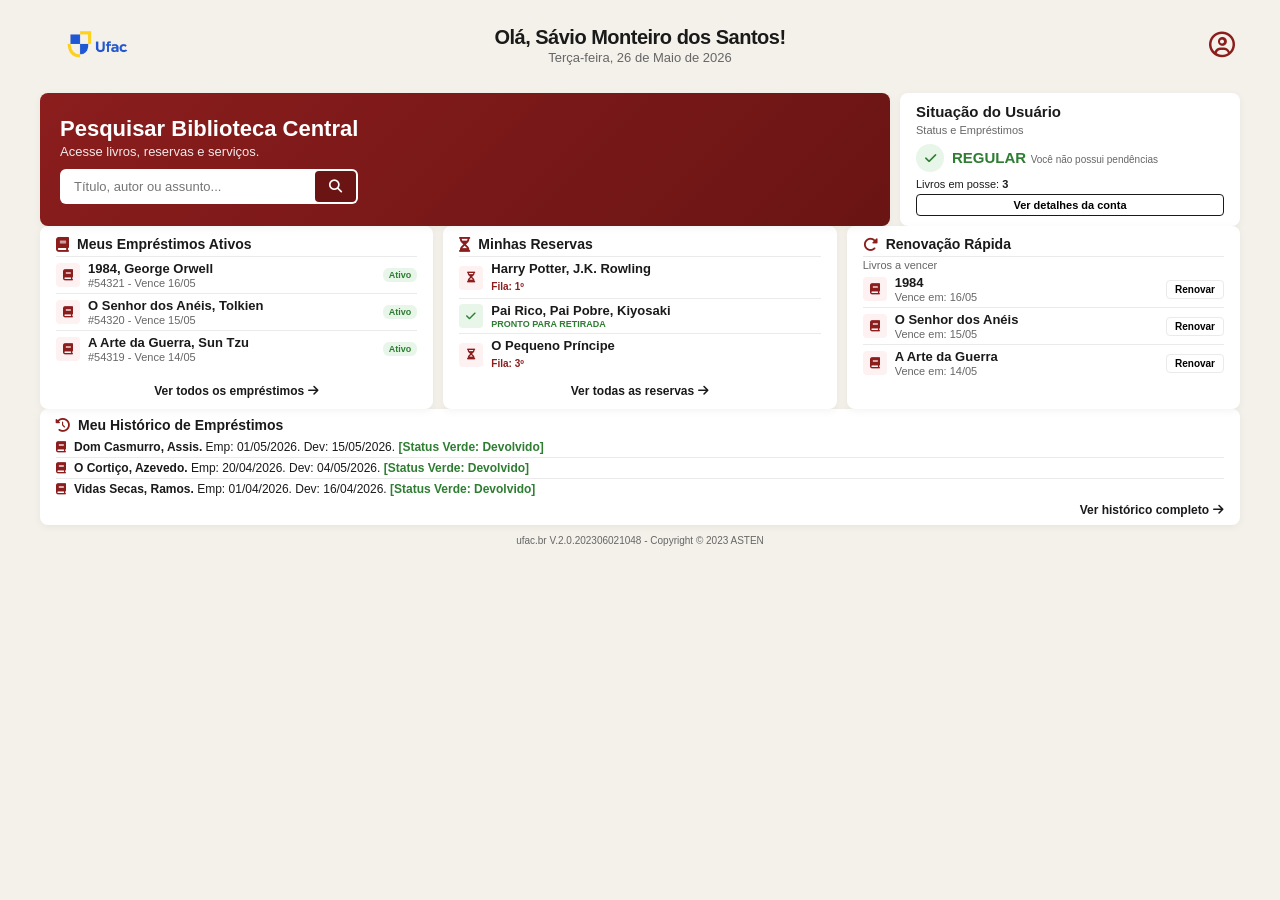
==== biblioteca/index.html @ a28d9402 "Salvando mudanças temporárias antes de mudar de branch" ====
<!DOCTYPE html>
<html lang="pt-BR">

<head>
    <meta charset="UTF-8">
    <meta name="viewport" content="width=device-width, initial-scale=1.0">
    <title>Biblioteca Central UFAC</title>
    <link rel="stylesheet" href="https://cdnjs.cloudflare.com/ajax/libs/font-awesome/6.4.0/css/all.min.css">
    <link rel="stylesheet" href="style.css">
</head>

<body>

    <div class="app-container">

        <header class="main-header">
            <div class="app-logo">
                <img src="../pagina incial/imagens/logo.png" alt="Logo UFAC" class="logo-crest">
            </div>

            <div class="user-profile">
                <h1>Olá, Sávio Monteiro dos Santos!</h1>
                <p>Terça-feira, 26 de Maio de 2026</p>
            </div>
            
            <div class="header-nav">
                <a href="perfil.html" style="text-decoration: none; color: inherit;">
                    <div class="user-avatar" style="cursor: pointer;">
                        <i class="fa-regular fa-user-circle"></i>
                    </div>
                </a>
            </div>
        </header>

        <main class="dashboard-content">

            <div class="row-hero">
                <section class="search-banner">
                    <div class="banner-inner">
                        <h2>Pesquisar Biblioteca Central</h2>
                        <p>Acesse livros, reservas e serviços.</p>
                        <div class="search-group">
                            <input type="text" placeholder="Título, autor ou assunto...">
                            <button type="button" class="search-btn">
                                <i class="fa-solid fa-magnifying-glass"></i>
                            </button>
                        </div>
                    </div>
                </section>

                <section class="user-status-card">
                    <div class="status-title">
                        <h3>Situação do Usuário</h3>
                        <span>Status e Empréstimos</span>
                    </div>

                    <div class="status-badge-wrapper">
                        <div class="badge-icon">
                            <i class="fa-solid fa-check"></i>
                        </div>
                        <div class="badge-info">
                            <span class="status-name">REGULAR</span>
                            <span class="status-desc">Você não possui pendências</span>
                        </div>
                    </div>

                    <div class="status-footer">
                        <p>Livros em posse: <strong>3</strong></p>
                        <button class="btn-secondary" onclick="abrirModal('modalConta', event)">Ver detalhes da conta</button>
                    </div>
                </section>
            </div>

            <div class="row-cards">

                <section class="panel-card">
                    <div class="panel-header">
                        <i class="fa-solid fa-book"></i>
                        <h3>Meus Empréstimos Ativos</h3>
                    </div>
                    <div class="panel-body">
                        <div class="item-row">
                            <div class="item-meta">
                                <span class="item-icon-bg"><i class="fa-solid fa-book"></i></span>
                                <div>
                                    <h4>1984, George Orwell</h4>
                                    <p>#54321 - Vence 16/05</p>
                                </div>
                            </div>
                            <span class="label-status success">Ativo</span>
                        </div>
                        <div class="item-row">
                            <div class="item-meta">
                                <span class="item-icon-bg"><i class="fa-solid fa-book"></i></span>
                                <div>
                                    <h4>O Senhor dos Anéis, Tolkien</h4>
                                    <p>#54320 - Vence 15/05</p>
                                </div>
                            </div>
                            <span class="label-status success">Ativo</span>
                        </div>
                        <div class="item-row">
                            <div class="item-meta">
                                <span class="item-icon-bg"><i class="fa-solid fa-book"></i></span>
                                <div>
                                    <h4>A Arte da Guerra, Sun Tzu</h4>
                                    <p>#54319 - Vence 14/05</p>
                                </div>
                            </div>
                            <span class="label-status success">Ativo</span>
                        </div>
                    </div>
                    <div class="panel-footer">
                        <a href="#" class="link-more" onclick="abrirModal('modalEmprestimos', event)">Ver todos os empréstimos <i class="fa-solid fa-arrow-right"></i></a>
                    </div>
                </section>

                <section class="panel-card">
                    <div class="panel-header">
                        <i class="fa-solid fa-hourglass-half"></i>
                        <h3>Minhas Reservas</h3>
                    </div>
                    <div class="panel-body">
                        <div class="item-row">
                            <div class="item-meta">
                                <span class="item-icon-bg"><i class="fa-solid fa-hourglass-half"></i></span>
                                <div>
                                    <h4>Harry Potter, J.K. Rowling</h4>
                                    <small>Fila: 1º</small>
                                </div>
                            </div>
                        </div>
                        <div class="item-row">
                            <div class="item-meta">
                                <span class="item-icon-bg alert"><i class="fa-solid fa-check"></i></span>
                                <div>
                                    <h4>Pai Rico, Pai Pobre, Kiyosaki</h4>
                                    <span class="text-highlight">PRONTO PARA RETIRADA</span>
                                </div>
                            </div>
                        </div>
                        <div class="item-row">
                            <div class="item-meta">
                                <span class="item-icon-bg"><i class="fa-solid fa-hourglass-half"></i></span>
                                <div>
                                    <h4>O Pequeno Príncipe</h4>
                                    <small>Fila: 3º</small>
                                </div>
                            </div>
                        </div>
                    </div>
                    <div class="panel-footer">
                        <a href="#" class="link-more" onclick="abrirModal('modalReservas', event)">Ver todas as reservas <i class="fa-solid fa-arrow-right"></i></a>
                    </div>
                </section>

                <section class="panel-card">
                    <div class="panel-header">
                        <i class="fa-solid fa-rotate-right"></i>
                        <h3>Renovação Rápida</h3>
                    </div>
                    <div class="panel-sub">Livros a vencer</div>
                    <div class="panel-body">
                        <div class="item-row">
                            <div class="item-meta">
                                <span class="item-icon-bg"><i class="fa-solid fa-book"></i></span>
                                <div>
                                    <h4>1984</h4>
                                    <p>Vence em: 16/05</p>
                                </div>
                            </div>
                            <button class="btn-action" onclick="renovarLivro(this)">Renovar</button>
                        </div>
                        <div class="item-row">
                            <div class="item-meta">
                                <span class="item-icon-bg"><i class="fa-solid fa-book"></i></span>
                                <div>
                                    <h4>O Senhor dos Anéis</h4>
                                    <p>Vence em: 15/05</p>
                                </div>
                            </div>
                            <button class="btn-action" onclick="renovarLivro(this)">Renovar</button>
                        </div>
                        <div class="item-row">
                            <div class="item-meta">
                                <span class="item-icon-bg"><i class="fa-solid fa-book"></i></span>
                                <div>
                                    <h4>A Arte da Guerra</h4>
                                    <p>Vence em: 14/05</p>
                                </div>
                            </div>
                            <button class="btn-action" onclick="renovarLivro(this)">Renovar</button>
                        </div>
                    </div>
                </section>

            </div>

            <section class="history-section">
                <div class="history-header">
                    <i class="fa-solid fa-clock-rotate-left"></i>
                    <h3>Meu Histórico de Empréstimos</h3>
                </div>

                <div class="history-table">
                    <div class="history-row">
                        <i class="fa-solid fa-book row-marker"></i>
                        <span class="history-details"><strong>Dom Casmurro, Assis.</strong> Emp: 01/05/2026. Dev: 15/05/2026. <span class="text-success">[Status Verde: Devolvido]</span></span>
                    </div>
                    <div class="history-row">
                        <i class="fa-solid fa-book row-marker"></i>
                        <span class="history-details"><strong>O Cortiço, Azevedo.</strong> Emp: 20/04/2026. Dev: 04/05/2026. <span class="text-success">[Status Verde: Devolvido]</span></span>
                    </div>
                    <div class="history-row">
                        <i class="fa-solid fa-book row-marker"></i>
                        <span class="history-details"><strong>Vidas Secas, Ramos.</strong> Emp: 01/04/2026. Dev: 16/04/2026. <span class="text-success">[Status Verde: Devolvido]</span></span>
                    </div>
                </div>

                <div class="history-footer">
                    <a href="#" class="link-more" onclick="abrirModal('modalHistorico', event)">Ver histórico completo <i class="fa-solid fa-arrow-right"></i></a>
                </div>
            </section>

        </main>

        <footer class="app-footer">
            <p>ufac.br V.2.0.202306021048 - Copyright © 2023 ASTEN</p>
        </footer>

    </div>
    
    <div class="modal-overlay" id="modalEmprestimos">
        <div class="modal-content" style="max-width: 800px;">
            <div class="modal-header">
                <h3>Todos os Empréstimos Ativos</h3>
                <button class="modal-close" onclick="fecharModal('modalEmprestimos')">X</button>
            </div>
            <div class="modal-body">
                <table class="dados-table">
                    <thead>
                        <tr>
                            <th>Código</th>
                            <th>Livro</th>
                            <th>Data Emp.</th>
                            <th>Vencimento</th>
                            <th>Status</th>
                        </tr>
                    </thead>
                    <tbody>
                        <tr>
                            <td>#54321</td>
                            <td>1984, George Orwell</td>
                            <td>02/05/2026</td>
                            <td>16/05/2026</td>
                            <td><span class="tag-table ativo">Dentro do Prazo</span></td>
                        </tr>
                        <tr>
                            <td>#54320</td>
                            <td>O Senhor dos Anéis, Tolkien</td>
                            <td>01/05/2026</td>
                            <td>15/05/2026</td>
                            <td><span class="tag-table ativo">Dentro do Prazo</span></td>
                        </tr>
                        <tr>
                            <td>#54319</td>
                            <td>A Arte da Guerra, Sun Tzu</td>
                            <td>30/04/2026</td>
                            <td>14/05/2026</td>
                            <td><span class="tag-table alerta">Vence Hoje</span></td>
                        </tr>
                    </tbody>
                </table>
            </div>
        </div>
    </div>

    <div class="modal-overlay" id="modalReservas">
        <div class="modal-content" style="max-width: 800px;">
            <div class="modal-header">
                <h3>Lista de Reservas</h3>
                <button class="modal-close" onclick="fecharModal('modalReservas')">X</button>
            </div>
            <div class="modal-body">
                <table class="dados-table">
                    <thead>
                        <tr>
                            <th>Livro</th>
                            <th>Data Solicitação</th>
                            <th>Posição Fila</th>
                            <th>Status</th>
                        </tr>
                    </thead>
                    <tbody>
                        <tr>
                            <td>Harry Potter, J.K. Rowling</td>
                            <td>10/05/2026</td>
                            <td>1º</td>
                            <td><span class="tag-table alerta">Aguardando Devolução</span></td>
                        </tr>
                        <tr>
                            <td>Pai Rico, Pai Pobre, Kiyosaki</td>
                            <td>08/05/2026</td>
                            <td>-</td>
                            <td><span class="tag-table devolvido">Pronto para Retirada</span></td>
                        </tr>
                        <tr>
                            <td>O Pequeno Príncipe, Saint-Exupéry</td>
                            <td>12/05/2026</td>
                            <td>3º</td>
                            <td><span class="tag-table alerta">Aguardando Devolução</span></td>
                        </tr>
                    </tbody>
                </table>
            </div>
        </div>
    </div>

    <div class="modal-overlay" id="modalConta">
        <div class="modal-content" style="max-width: 500px;">
            <div class="modal-header">
                <h3>Detalhes da Conta</h3>
                <button class="modal-close" onclick="fecharModal('modalConta')">X</button>
            </div>
            <div class="modal-body account-details">
                <div class="account-item">
                    <strong>Nome:</strong> Sávio Monteiro dos Santos
                </div>
                <div class="account-item">
                    <strong>Matrícula:</strong> 2026101010
                </div>
                <div class="account-item">
                    <strong>Curso:</strong> Sistemas de Informação
                </div>
                <div class="account-item">
                    <strong>Vínculo:</strong> Aluno de Graduação (Ativo)
                </div>
                <hr style="margin: 15px 0; border: 0; border-top: 1px solid var(--border-split);">
                <div class="account-item">
                    <strong>Status no Sistema:</strong> <span class="tag-table devolvido">REGULAR</span>
                </div>
            </div>
        </div>
    </div>

    <div class="modal-overlay" id="modalHistorico">
        <div class="modal-content" style="max-width: 800px;">
            <div class="modal-header">
                <h3>Histórico Completo</h3>
                <button class="modal-close" onclick="fecharModal('modalHistorico')">X</button>
            </div>
            <div class="modal-body">
                <table class="dados-table">
                    <thead>
                        <tr>
                            <th>Código</th>
                            <th>Livro</th>
                            <th>Data Emp.</th>
                            <th>Data Dev.</th>
                            <th>Status</th>
                        </tr>
                    </thead>
                    <tbody>
                        <tr>
                            <td>#12001</td>
                            <td>Dom Casmurro, Machado de Assis</td>
                            <td>01/05/2026</td>
                            <td>15/05/2026</td>
                            <td><span class="tag-table devolvido">Devolvido</span></td>
                        </tr>
                        <tr>
                            <td>#11950</td>
                            <td>O Cortiço, Aluísio Azevedo</td>
                            <td>20/04/2026</td>
                            <td>04/05/2026</td>
                            <td><span class="tag-table devolvido">Devolvido</span></td>
                        </tr>
                        <tr>
                            <td>#11830</td>
                            <td>Vidas Secas, Graciliano Ramos</td>
                            <td>01/04/2026</td>
                            <td>16/04/2026</td>
                            <td><span class="tag-table devolvido">Devolvido</span></td>
                        </tr>
                        <tr>
                            <td>#11722</td>
                            <td>Moby Dick, Herman Melville</td>
                            <td>10/03/2026</td>
                            <td>25/03/2026</td>
                            <td><span class="tag-table atrasado">Devolvido com Atraso</span></td>
                        </tr>
                    </tbody>
                </table>
            </div>
        </div>
    </div>

    <script>
        // Função para abrir os modais
        function abrirModal(id, event) {
            if(event) event.preventDefault(); 
            document.getElementById(id).classList.add('active');
        }

        // Função para fechar os modais
        function fecharModal(id) {
            document.getElementById(id).classList.remove('active');
        }

        // Função para simular a renovação do livro
        function renovarLivro(botao) {
            alert("Livro renovado com sucesso! O novo prazo já consta no sistema.");
            
            // Muda o visual do botão clicado
            botao.innerText = "Renovado";
            botao.style.backgroundColor = "var(--bg-success)";
            botao.style.color = "var(--color-success)";
            botao.style.borderColor = "var(--color-success)";
            botao.style.cursor = "default";
            botao.disabled = true; // Impede clicar de novo
        }
    </script>

</body>

</html>
---- biblioteca/style.css ----
:root {
    --brand-color: #8B1D1D;
    --brand-dark: #6A1414;
    --bg-main: #F4F1EA;
    --bg-surface: #FFFFFF;
    --text-primary: #1A1A1A;
    --text-muted: #666666;
    --color-success: #2E7D32;
    --bg-success: #E8F5E9;
    --border-split: #EAEAEA;
    
    --round-lg: 8px;
    --round-md: 6px;
    --round-sm: 4px;
    --shadow-soft: 0 2px 8px rgba(0, 0, 0, 0.05);
}

/* Reset Padrão */
* {
    margin: 0;
    padding: 0;
    box-sizing: border-box;
}

body {
    background-color: var(--bg-main);
    color: var(--text-primary);
    font-family: -apple-system, BlinkMacSystemFont, "Segoe UI", Roboto, Helvetica, Arial, sans-serif;
    -webkit-font-smoothing: antialiased;
    height: 100vh;
    overflow: hidden; /* Trava a rolagem */
    display: flex;
    align-items: flex-start; 
    justify-content: center;
    padding: 8px 15px; 
}

.app-container {
    max-width: 1200px;
    width: 100%;
    height: 100%;
    display: flex;
    flex-direction: column;
    gap: 8px; 
}

/* Header */
.main-header {
    position: relative; /* Necessário para a centralização absoluta funcionar */
    display: flex;
    justify-content: space-between;
    align-items: center;
    padding: 0 5px;
    margin-bottom: 2px;
}

/* Logo da UFAC */
.app-logo {
    display: flex;
    align-items: center;
    gap: 12px;
}

.logo-crest {
    height: 75px; 
    width: auto;
    object-fit: contain; 
}

.logo-brand {
    font-size: 32px; 
    font-weight: 700;
    color: var(--text-primary);
}

/* Centralização Perfeita do Nome */
.user-profile {
    position: absolute;
    left: 50%;
    transform: translateX(-50%);
    text-align: center;
}

.user-profile h1 {
    font-size: 20px; 
    font-weight: 700;
    letter-spacing: -0.5px;
}

.user-profile p {
    color: var(--text-muted);
    font-size: 13px;
    margin-top: 1px;
}

.header-nav {
    display: flex;
    align-items: center;
    gap: 14px;
}

.user-avatar {
    font-size: 26px;
    color: var(--brand-color);
}

/* Layout Estrutural */
.row-hero {
    display: grid;
    grid-template-columns: 2.5fr 1fr;
    gap: 10px;
}

.row-cards {
    display: grid;
    grid-template-columns: repeat(3, 1fr);
    gap: 10px;
    flex: 1; 
}

/* Banner de Busca */
.search-banner {
    background: linear-gradient(135deg, var(--brand-color), var(--brand-dark));
    border-radius: var(--round-lg);
    padding: 14px 20px; 
    color: #FFFFFF;
    position: relative;
    box-shadow: var(--shadow-soft);
    display: flex;
    align-items: center;
}

.banner-inner {
    max-width: 75%;
}

.search-banner h2 {
    font-size: 22px;
    font-weight: 700;
    margin-bottom: 2px;
}

.search-banner p {
    font-size: 13px;
    opacity: 0.9;
    margin-bottom: 10px;
}

.search-group {
    display: flex;
    background-color: #FFFFFF;
    border-radius: var(--round-md);
    padding: 2px;
}

.search-group input {
    flex: 1;
    border: none;
    padding: 8px 12px;
    font-size: 13px;
    outline: none;
    color: var(--text-primary);
}

.search-btn {
    background-color: var(--brand-dark);
    border: none;
    color: #FFFFFF;
    padding: 0 14px;
    border-radius: 4px;
    cursor: pointer;
}

/* Card de Status Lateral */
.user-status-card {
    background-color: var(--bg-surface);
    border-radius: var(--round-lg);
    padding: 10px 16px;
    box-shadow: var(--shadow-soft);
    display: flex;
    flex-direction: column;
    justify-content: space-between;
}

.status-title h3 {
    font-size: 15px;
    font-weight: 700;
}

.status-title span {
    font-size: 11px;
    color: var(--text-muted);
}

.status-badge-wrapper {
    display: flex;
    align-items: center;
    gap: 8px;
    margin: 6px 0;
}

.badge-icon {
    width: 28px;
    height: 28px;
    background-color: var(--bg-success);
    color: var(--color-success);
    border-radius: 50%;
    display: flex;
    align-items: center;
    justify-content: center;
    font-size: 13px;
}

.status-name {
    font-size: 15px;
    font-weight: 700;
    color: var(--color-success);
}

.status-desc {
    font-size: 10px;
    color: var(--text-muted);
}

.status-footer p {
    font-size: 11px;
    margin-bottom: 4px;
}

.btn-secondary {
    width: 100%;
    background: transparent;
    border: 1px solid var(--text-primary);
    padding: 4px;
    font-size: 11px;
    font-weight: 600;
    border-radius: var(--round-sm);
    cursor: pointer;
}

/* Painéis de Listas */
.panel-card {
    background-color: var(--bg-surface);
    border-radius: var(--round-lg);
    padding: 10px 16px; 
    box-shadow: var(--shadow-soft);
    display: flex;
    flex-direction: column;
    height: 100%;
}

.panel-header {
    display: flex;
    align-items: center;
    gap: 8px;
    padding-bottom: 4px;
    border-bottom: 1px solid var(--border-split);
}

.panel-header i {
    color: var(--brand-color);
    font-size: 15px;
}

.panel-header h3 {
    font-size: 14px;
    font-weight: 700;
}

.panel-sub {
    font-size: 11px;
    color: var(--text-muted);
    margin-top: 2px;
}

.panel-body {
    display: flex;
    flex-direction: column;
    flex: 1;
}

.item-row {
    display: flex;
    justify-content: space-between;
    align-items: center;
    padding: 4px 0; 
    border-bottom: 1px solid var(--border-split);
}

.item-row:last-child {
    border-bottom: none;
}

.item-meta {
    display: flex;
    align-items: center;
    gap: 8px;
}

.item-icon-bg {
    width: 24px;
    height: 24px;
    background-color: #FDF1F1;
    color: var(--brand-color);
    border-radius: var(--round-sm);
    display: flex;
    align-items: center;
    justify-content: center;
    font-size: 11px;
}

.item-icon-bg.alert {
    background-color: var(--bg-success);
    color: var(--color-success);
}

.item-meta h4 {
    font-size: 13px; 
    font-weight: 600;
}

.item-meta p {
    font-size: 11px;
    color: var(--text-muted);
    margin-top: 1px;
}

.item-meta small {
    font-size: 10px;
    color: var(--brand-color);
    font-weight: 600;
}

.label-status.success {
    background-color: var(--bg-success);
    color: var(--color-success);
    font-size: 9px;
    font-weight: 600;
    padding: 2px 6px;
    border-radius: 6px;
}

.text-highlight {
    font-size: 9px;
    font-weight: 700;
    color: var(--color-success);
    display: block;
    margin-top: 1px;
}

.btn-action {
    background: transparent;
    border: 1px solid var(--border-split);
    padding: 3px 8px;
    font-size: 10px;
    font-weight: 600;
    border-radius: var(--round-sm);
    cursor: pointer;
}

.panel-footer {
    margin-top: auto;
    padding-top: 6px;
    text-align: center;
}

.link-more {
    font-size: 12px;
    color: var(--text-primary);
    text-decoration: none;
    font-weight: 600;
    display: inline-flex;
    align-items: center;
    gap: 4px;
}

.link-more:hover {
    text-decoration: underline;
}

/* Seção de Histórico */
.history-section {
    background-color: var(--bg-surface);
    border-radius: var(--round-lg);
    padding: 8px 16px;
    box-shadow: var(--shadow-soft);
}

.history-header {
    display: flex;
    align-items: center;
    gap: 8px;
    margin-bottom: 4px;
}

.history-header i {
    color: var(--brand-color);
    font-size: 14px;
}

.history-header h3 {
    font-size: 14px;
    font-weight: 700;
}

.history-table {
    display: flex;
    flex-direction: column;
}

.history-row {
    display: flex;
    align-items: center;
    gap: 8px;
    padding: 3px 0; 
    border-bottom: 1px solid var(--border-split);
    font-size: 12px; 
}

.history-row:last-child {
    border-bottom: none;
}

.row-marker {
    color: var(--brand-color);
    font-size: 11px;
}

.text-success {
    color: var(--color-success);
    font-weight: 600;
}

.history-footer {
    display: flex;
    justify-content: flex-end;
    margin-top: 4px;
}

.app-footer {
    text-align: center;
    padding: 2px 0;
}

.app-footer p {
    font-size: 10px;
    color: var(--text-muted);
}

/* Estilos Globais dos Modais */
.modal-overlay {
    display: none; 
    position: fixed;
    top: 0; left: 0;
    width: 100vw; height: 100vh;
    background: rgba(0, 0, 0, 0.6);
    z-index: 1000;
    align-items: center;
    justify-content: center;
}

.modal-overlay.active {
    display: flex; 
}

.modal-content {
    background: var(--bg-surface);
    width: 90%;
    border-radius: var(--round-lg);
    padding: 20px;
    box-shadow: 0 10px 30px rgba(0,0,0,0.2);
}

.modal-header {
    display: flex;
    justify-content: space-between;
    align-items: center;
    border-bottom: 1px solid var(--border-split);
    padding-bottom: 10px;
    margin-bottom: 15px;
}

.modal-close {
    background: transparent;
    border: none;
    font-size: 16px;
    font-weight: bold;
    color: var(--brand-color);
    cursor: pointer;
}

/* Layout de Conta */
.account-details {
    display: flex;
    flex-direction: column;
    gap: 8px;
    font-size: 14px;
}

.account-item {
    display: flex;
    justify-content: space-between;
}

/* Estilos para as Tabelas */
.dados-table {
    width: 100%;
    border-collapse: collapse;
    margin-top: 10px;
    font-size: 13px;
}

.dados-table th {
    text-align: left;
    padding: 10px;
    border-bottom: 2px solid var(--border-split);
    color: var(--text-muted);
    font-weight: 600;
}

.dados-table td {
    padding: 10px;
    border-bottom: 1px solid var(--border-split);
    color: var(--text-primary);
}

.dados-table tr:last-child td {
    border-bottom: none;
}

.tag-table {
    font-size: 10px;
    font-weight: 700;
    padding: 4px 8px;
    border-radius: 6px;
}

.tag-table.ativo {
    background-color: var(--bg-main);
    color: var(--text-primary);
    border: 1px solid var(--border-split);
}

.tag-table.alerta {
    background-color: #FFF3CD;
    color: #856404;
}

.tag-table.devolvido {
    background-color: var(--bg-success);
    color: var(--color-success);
}

.tag-table.atrasado {
    background-color: #FDF1F1;
    color: var(--brand-color);
}

/* Responsividade Básica */
@media (max-width: 992px) {
    body { height: auto; overflow: auto; padding: 15px; }
    .row-hero { grid-template-columns: 1fr; }
    .row-cards { grid-template-columns: 1fr 1fr; }
}
@media (max-width: 768px) {
    .row-cards { grid-template-columns: 1fr; }
    .dados-table { font-size: 11px; }
    .dados-table th, .dados-table td { padding: 6px; }
    .user-profile { position: static; transform: none; margin-top: 10px;}
    .main-header { flex-direction: column; }
}
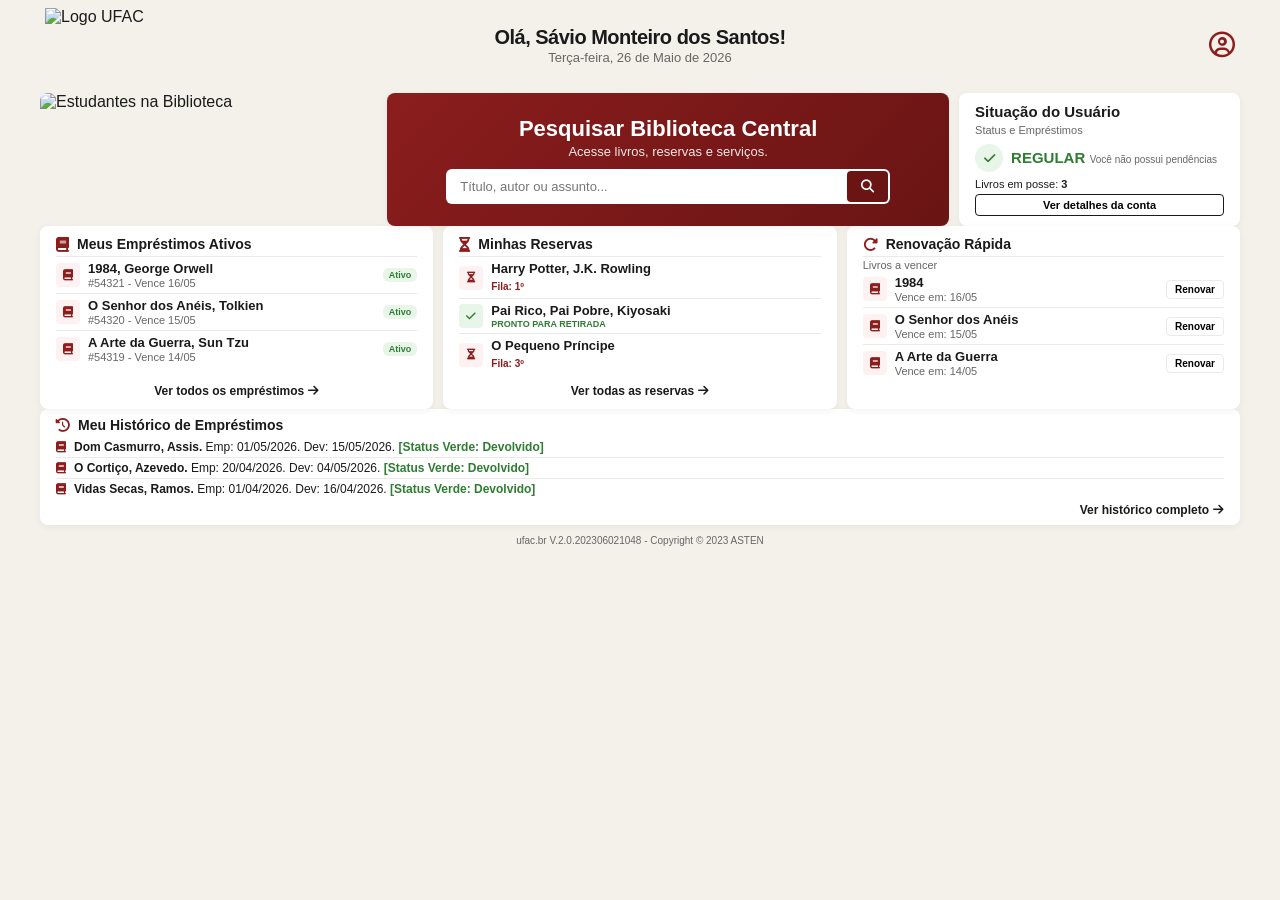
==== commit 7ef9bccf: "Minha parte da biblioteca" ====
--- a/biblioteca/index.html
+++ b/biblioteca/index.html
@@ -15,7 +15,7 @@
 
         <header class="main-header">
             <div class="app-logo">
-                <img src="../pagina incial/imagens/logo.png" alt="Logo UFAC" class="logo-crest">
+                <img src="C:\Users\WEB2026\Desktop\Web-Academy\Front-End Iniciante\projeto-portal-do-aluno-WEB\imagens\logo.png" alt="Logo UFAC" class="logo-crest">
             </div>
 
             <div class="user-profile">
@@ -33,8 +33,9 @@
         </header>
 
         <main class="dashboard-content">
-
             <div class="row-hero">
+                <img src="C:\Users\WEB2026\Desktop\Web-Academy\Front-End Iniciante\projeto-portal-do-aluno-WEB\imagens\Gemini_Generated_Image_7nm13i7nm13i7nm1.png" alt="Estudantes na Biblioteca" class="hero-image">
+
                 <section class="search-banner">
                     <div class="banner-inner">
                         <h2>Pesquisar Biblioteca Central</h2>
@@ -396,6 +397,17 @@
     </div>
 
     <script>
+        function renovarLivro(botao) {
+            alert("Livro renovado com sucesso! O novo prazo já consta no sistema.");
+        
+        // Muda o visual do botão clicado
+            botao.innerText = "Renovado";
+            botao.style.backgroundColor = "var(--bg-success)";
+            botao.style.color = "var(--color-success)";
+            botao.style.borderColor = "var(--color-success)";
+            botao.style.cursor = "default";
+            botao.disabled = true; // Impede clicar de novo
+        }
         // Função para abrir os modais
         function abrirModal(id, event) {
             if(event) event.preventDefault(); 
--- a/biblioteca/style.css
+++ b/biblioteca/style.css
@@ -107,7 +107,8 @@
 /* Layout Estrutural */
 .row-hero {
     display: grid;
-    grid-template-columns: 2.5fr 1fr;
+    /* Criando 3 colunas: a primeira para imagem, a do meio maior para a busca, e a terceira para o status */
+    grid-template-columns: 1.2fr 2fr 1fr; 
     gap: 10px;
 }
 
@@ -127,11 +128,16 @@
     position: relative;
     box-shadow: var(--shadow-soft);
     display: flex;
-    align-items: center;
-}
-
+    align-items: center;      /* Garante que a caixinha interna fique centralizada verticalmente */
+    justify-content: center;  /* Garante que a caixinha interna fique no centro horizontal */
+}
 .banner-inner {
-    max-width: 75%;
+    width: 100%;             /* Permite que ela use o espaço necessário */
+    max-width: 85%;          /* Aumentamos um pouquinho o limite para dar mais espaço para a barra */
+    display: flex;
+    flex-direction: column;  /* Alinha os itens um embaixo do outro (Título, depois Texto, depois Busca) */
+    align-items: center;     /* Centraliza o texto e a barra de pesquisa horizontalmente no meio */
+    text-align: center;      /* Garante que o texto de dentro fique centralizado na própria linha */
 }
 
 .search-banner h2 {
@@ -146,11 +152,15 @@
     margin-bottom: 10px;
 }
 
+/* Pequeno ajuste opcional na barra de pesquisa para ela não ficar gigante se centralizada */
 .search-group {
     display: flex;
     background-color: #FFFFFF;
     border-radius: var(--round-md);
     padding: 2px;
+    width: 100%;             /* Faz ela ocupar a largura do banner-inner */
+    max-width: 450px;        /* Define um tamanho máximo limite para ficar esteticamente bonito no centro */
+    margin: 0 auto;          /* Reforça a centralização */
 }
 
 .search-group input {
@@ -556,6 +566,13 @@
     color: var(--brand-color);
 }
 
+.hero-image {
+    width: 100%;
+    height: 100%;
+    object-fit: cover;
+    border-radius: var(--round-lg);
+}
+
 /* Responsividade Básica */
 @media (max-width: 992px) {
     body { height: auto; overflow: auto; padding: 15px; }
